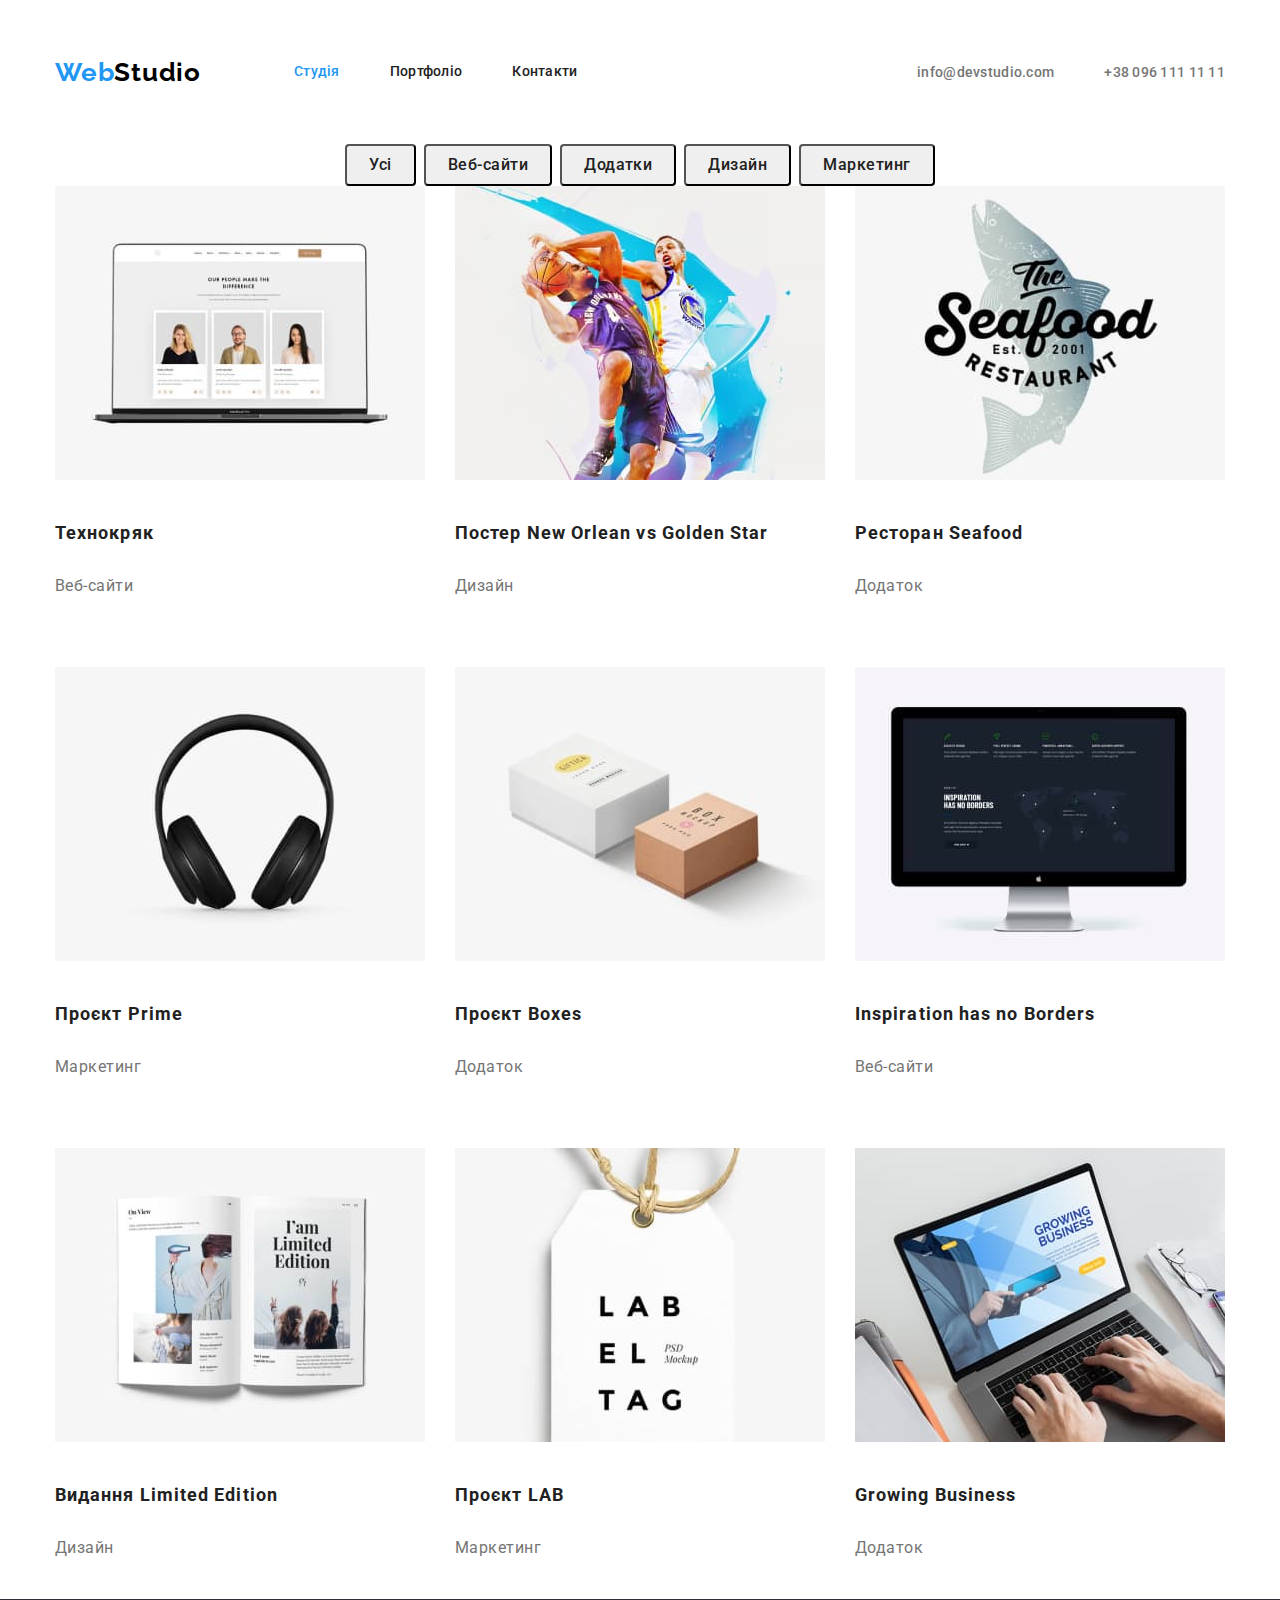
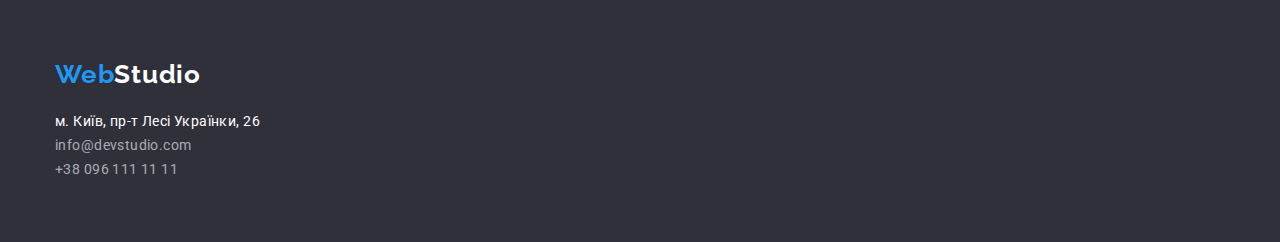
==== portfolio.html @ cc76c03a "new repository" ====
<!DOCTYPE html>
<html lang="uk">

<head>
    <meta charset="UTF-8">
    <meta http-equiv="X-UA-Compatible" content="IE=edge">
    <meta name="viewport" content="width=device-width, initial-scale=1.0">
    <title>effective solutions</title>
    <link rel="preconnect" href="https://fonts.googleapis.com">
    <link rel="preconnect" href="https://fonts.gstatic.com" crossorigin>
    <link 
            href="https://fonts.googleapis.com/css2?family=Raleway:wght@700&family=Roboto:wght@400;500;700;900&display=swap" rel="stylesheet">
    <link rel="stylesheet" href="https://cdnjs.cloudflare.com/ajax/libs/modern-normalize/1.1.0/modern-normalize.min.css">
    <link rel="stylesheet" href="./css/style.css">
</head>

<body>
    <header class="header">
        <div class="container main-nav">
            <a href="./index.html" class="header-logo"><span class="web">Web</span>Studio</a>
            <nav class="header-nav">
                <ul class="header-nav link">
                    <li class="item"><a href="./index.html" class="header-nav link current">Студія</a></li>
                    <li class="item"><a href="./portfolio.html" class="header-nav link">Портфоліо</a></li>
                    <li class="item"><a href="" class="header-nav link">Контакти</a></li>
                </ul>
            </nav>
            <ul class="header-list link">
                <li class="item"><a href="mailto:info@devstudio.com" class="header-mail link">info@devstudio.com</a></li>
                <li class="item"><a href="tel:+380961111111" class="header-tel link">+38 096 111 11 11</a></li>
            </ul>
        </div>
    </header>
    <main>
        <section class="portfolio">
            <h1 class="visually-hidden title">Портфоліо</h1>
            <div class="container">
            <ul class="portfolio-btn-list">
                <li><button type="button" class="portfolio-btn">Усі</button></li>
                <li><button type="button" class="portfolio-btn">Веб-сайти</button></li>
                <li><button type="button" class="portfolio-btn">Додатки</button></li>
                <li><button type="button" class="portfolio-btn">Дизайн</button></li>
                <li><button type="button" class="portfolio-btn">Маркетинг</button></li>
            </ul>
        </div>
            <div class="container">
            <ul class="portfolio-list list">
                    <li class="portfolio-flex">
                        <img class="portfolio-img" src="./img/texno.jpg" alt="технокряк" width="370" height="294"/>
                        <h2 class="portfolio-subtitle">Технокряк</h2>
                        <p class="portfolio-text">Веб-сайти</p>
                    </li>
                    <li class="portfolio-flex">
                        <img class="portfolio-img" src="./img/ball.jpg" alt="постер" width="370" height="294" />
                        <h2 class="portfolio-subtitle">Постер New Orlean vs Golden Star</h2>
                        <p class="portfolio-text">Дизайн</p>
                    </li>
                    <li class="portfolio-flex">
                        <img class="portfolio-img" src="./img/seafood.jpg" alt="ресторан" width="370" height="294" />                    
                        <h2 class="portfolio-subtitle">Ресторан Seafood</h2>
                        <p class="portfolio-text">Додаток</p>
                    </li>
                    <li class="portfolio-flex">
                        <img class="portfolio-img" src="./img/prime.jpg" alt="проєкт" width="370" height="294" />
                        <h2 class="portfolio-subtitle">Проєкт Prime</h2>
                        <p class="portfolio-text">Маркетинг</p>
                    </li>
                    <li class="portfolio-flex">
                        <img class="portfolio-img" src=".//img/boxes.jpg" alt="проєкт бокс" width="370" height="294" />
                        <h2 class="portfolio-subtitle">Проєкт Boxes</h2>
                        <p class="portfolio-text">Додаток</p>
                    </li>
                    <li class="portfolio-flex">
                        <img class="portfolio-img" src="./img/borders.jpg" alt="сайт" width="370" height="294" />
                        <h2 class="portfolio-subtitle">Inspiration has no Borders</h2>
                        <p class="portfolio-text">Веб-сайти</p>
                    </li>
                    <li class="portfolio-flex">
                        <img class="portfolio-img" src="./img/magazin.jpg" alt="видання" width="370" height="294" />
                        <h2 class="portfolio-subtitle">Видання Limited Edition</h2>
                        <p class="portfolio-text">Дизайн</p>
                    </li>
                    <li class="portfolio-flex">
                        <img class="portfolio-img" src="./img/lab.jpg" alt="проєкт лаб" width="370" height="294" />
                        <h2 class="portfolio-subtitle">Проєкт LAB</h2>
                        <p class="portfolio-text">Маркетинг</p>
                    </li>
                    <li class="portfolio-flex">
                        <img class="portfolio-img" src="./img/busines.jpg" alt="бізнес" width="370" height="294" />
                        <h2 class="portfolio-subtitle">Growing Business</h2>
                        <p class="portfolio-text">Додаток</p>
                    </li>
                </ul>
            </div>
        </section>
    </main>
    <footer class="footer">
        <div class="container">
        <a href="./index.html" class="footer-logo"><span class="web">Web</span>Studio</a>
        </div>
        <address>
        <div class="container">
        <ul class="footer-list list">
            <li><a href="https://goo.gl/maps/xn4gxFt5XGTjq5Bq7" class="footer-adress link" target="_blank"
                    rel="noopener noreferrer nofollow">м. Київ, пр-т Лесі Українки, 26</a></li>
            <li><a href="mailto:info@devstudio.com" class="footer-mail link">info@devstudio.com</a></li>
            <li><a href="tel:+380961111111" class="footer-tel link">+38 096 111 11 11</a></li> 
        </ul>
        </div>
        </address>
    </footer>
</body>
</html>
---- css/style.css ----
:root {
    --primary-header-color: #212121;
    --second-header-color: #FFFFFF;
    --primary-text-color: #757575;
    --primary-list-color: #757575;
    --accent-color: #2196F3;
    --primary-logo-color: #000000;
    --second-logo-color: #FFFFFF;
    --primary-bg-color: #FFFFFF;
    --accent-bg-color: #2196F3;
    --btn-bg-color: #188CE8;
    --portfolio-bg-color: #F5F5F5;
    --footer-mail-tel-color: rgba(255, 255, 255, 0.6);
    --footer-bg-color: #2F303A;
    --team-bg-color: #F5F4FA;
}
body {
    font-family: "Roboto", sans-serif;
    background-color: var(--primary-bg-color);
    color: var(--primary-text-color)
}
.link {
    margin: 0;
    padding: 0;
    text-decoration: none;
    list-style: none;
}
.container {
    margin: 0 auto;
    width: 1200px;
    padding-left: 15px;
    padding-right: 15px;
}

/*-------Universal Classes------*/

.list {
    list-style: none;
    color: var(--main-color);
}
.visually-hidden {
    position: absolute;
    width: 1px;
    height: 1px;
    margin: -1px;
    border: 0;
    padding: 0;
    white-space: nowrap;
    overflow: hidden;
}

/*-----------HEADER----------*/

.main-nav {
    display: flex;
    align-items: center;
}

.header-logo {
    margin-right: 93px;

    font-family: 'Raleway', sans-serif;
    font-weight: 700;
    font-size: 26px;
    line-height: 1.19;
    letter-spacing: 0.03em;
    color: var(--primary-logo-color);
    text-decoration: none;
}
span.web {
    color: var(--accent-color)
}
.header-nav .item + .item {
    margin-left: 50px;
}
.header-nav {
    display: flex;
}
.header-nav .link {
    /*display: block;*/
    padding-top: 32px;
    padding-bottom: 32px;
    
    font-size: 14px;
    font-weight: 500;
    letter-spacing: 0.02em;
    line-height: 1.14;
    color: var(--primary-header-color);

    /*outline: 2px solid tomato;*/
}
.header-nav .link:hover,
.header-nav .link:focus {
    color: var(--accent-color);
}
.header-nav .link.current {
    color: var(--accent-color)   
}

.header-list .link {
    font-weight: 500;
    font-size: 14px;
    line-height: 1.14;
    letter-spacing: 0.02em;
    color: var(--primary-list-color);
}
.header-list {
    display: flex;
    margin-left: auto;
}
.header-list .item + .item {
    margin-left: 50px;
}

.header-mail {
    font-weight: 500;
    font-size: 14px;
    line-height: 1.4;
    letter-spacing: 0.02em;
}
.header-mail:hover,
.header-mail:focus{
    color: var(--accent-color);
}

.header-tel {
    font-weight: 500;
    font-size: 14px;
    line-height: 1.14;
    letter-spacing: 0.02em;
 }
/*-----------HERO----------*/

.hero {
    background: var(--footer-bg-color);
    text-align: center;
    padding-top: 200px;
    padding-bottom: 200px;
}
.title {
    margin: 0;
    padding: 0;
    
    font-weight: 900;
    font-size: 44px;
    line-height: 1.36;
    text-align: center;
    letter-spacing: 0.06em;
    text-transform: uppercase;
    color: var(--second-header-color);

    /*outline: 2px solid tomato;*/
}
.hero-btn {
    display: inline-block;
    border-radius: 4px;
    padding: 10px 32px;
    margin-top: 30px;
    min-width: 216px;

    font-family: inherit;
    font-weight: 700;
    font-size: 16px;
    line-height: 1.88;
    letter-spacing: 0.06em;

    color: var(--second-header-color);
    background: var(--accent-bg-color);

    box-shadow: 0px 4px 4px rgba(0, 0, 0, 0.15);
    cursor: pointer;

    text-align: center;
}
.hero-btn:hover,
.hero-btn:focus {
    background-color: var(--accent-bg-color);
}

/*-----------BENEFITS----------*/
.benefits-list {
    margin: 0;
    /*margin-top: 44px;*/
    padding: 0;
    display: flex;
}
.sub-title {
    margin: 0;
    padding: 0;

    font-weight: 700;
    font-size: 14px;
    line-height: 1.14;
    letter-spacing: 0.03em;
    text-transform: uppercase;
    color: var(--primary-header-color);
}
.benefits-text {
    margin: 0;
    padding: 0;
    padding-top: 10px;

    font-size: 14px;
    line-height: 1.71;
    letter-spacing: 0.03em;
    color: var(--primary-text-color);
}

/*-----------WORK----------*/
.work-title{
    margin: 0;
    padding: 0;

    font-weight: 700;
    font-size: 36px;
    line-height: 1.17;
    letter-spacing: 0.03em;
    text-align: center;

    color: var(--primary-header-color);
}
.work-list {
    display: flex;
    margin: 0;
    margin-top: 50px;
    padding: 0;
    }
.work-list :not(:first-child){
    margin-left: 30px;
}
.work-img {
    display: block;
}

/*-----------TEAM----------*/
.team {
    padding-top: 94px;
    padding-bottom: 94px;

    background: var(--team-bg-color);
}
.team-title{
    margin: 0;
    padding: 0;

    font-weight: 700;
    font-size: 36px;
    line-height: 1.17;
    letter-spacing: 0.03em;
    color: var(--primary-header-color);
    text-align: center;
}
.team-list {
    display: flex;
    padding: 0;
}
.team-list :not(:first-child){
    margin-left: 30px;
}
.team-img{
    margin-top: 50px;
    display: block;
    
}
.name-title{
    padding: 0;
    margin: 0;
    margin-top: 30px;
    
    font-weight: 500;
    font-size: 16px;
    line-height: 1.19;
    letter-spacing: 0.03em;
    color: var(--primary-header-color);
}
.team-text{
    padding: 0;
    margin: 0;
    margin-top: 10px;

    font-size: 16px;
    line-height: 1.19;
    letter-spacing: 0.03em;
    color: var(--primary-text-color);
}

/*-----------FOOTER----------*/
.footer {
    padding-top: 60px;
    padding-bottom: 60px;

    background: var(--footer-bg-color);
}
.footer-logo {
    font-family: 'Raleway', sans-serif;
    font-weight: 700;
    font-size: 26px;
    line-height: 1.19;
    letter-spacing: 0.03em;
    color: var(--second-logo-color);
    text-decoration: none;
}
span.web {
    color: var(--accent-color)
}
.footer-list {
    margin: 0;
    margin-top: 20px;
    padding: 0;

    font-style: normal;
    font-size: 14px;
    line-height: 1.71;
    letter-spacing: 0.03em;
}
.footer-list .link:hover,
.footer-list .link:focus {
    color: var(--accent-color);
}
.footer-adress {
    color: var(--second-header-color);
}
.footer-mail {
    color: var(--footer-mail-tel-color);
}
.footer-tel {
    color: var(--footer-mail-tel-color);
}

/*-----------PORTFOLIO----------*/
.portfolio-btn {
    display: inline-block;
    border-radius: 4px;
    padding: 6px 22px;
              
    font-family: inherit;
    font-weight: 500;
    font-size: 16px;
    line-height: 1.63;

    text-align: center;
    letter-spacing: 0.03em;
    color: var(--primary-header-color);
    cursor: pointer;
}

.portfolio-btn:hover,
.portfolio-btn:focus {
    color: var(--second-header-color);
    background: var(--accent-bg-color);
    box-shadow: 0px 3px 1px rgba(0, 0, 0, 0.1), 0px 1px 2px rgba(0, 0, 0, 0.08), 0px 2px 2px rgba(0, 0, 0, 0.12);
}

.portfolio-btn-list {
    display: flex;
    justify-content: center;
    margin: 0;
    padding: 0;

    list-style: none; 
}
.portfolio-btn-list :not(:first-child){
    margin-left: 8px;
}
.portfolio-list {
    display: flex;
    flex-wrap: wrap;
    margin: 0;
    padding: 0;
        
    list-style: none; 
}
.portfolio-flex {
    width: 370px;
    margin-right: 30px;
    margin-bottom: 30px;
}
.portfolio-flex:nth-child(3n){
    margin-right: 0px;
}
.portfolio-flex:nth-last-child(-n + 3){
    margin-bottom: 0px;
}
.portfolio-img {
    margin: 0;
    padding: 0;
    display: block;
}
.portfolio-subtitle {
    padding-top: 20px;

    font-weight: 700;
    font-size: 18px;
    line-height: 2;
    letter-spacing: 0.06em;
    color: var(--primary-header-color);
}
.portfolio-text {
    padding-top: 4px;
    padding-bottom: 20px;

    font-size: 16px;
    line-height: 1.88;
    letter-spacing: 0.03em;
    color: var(--primary-text-color);
}
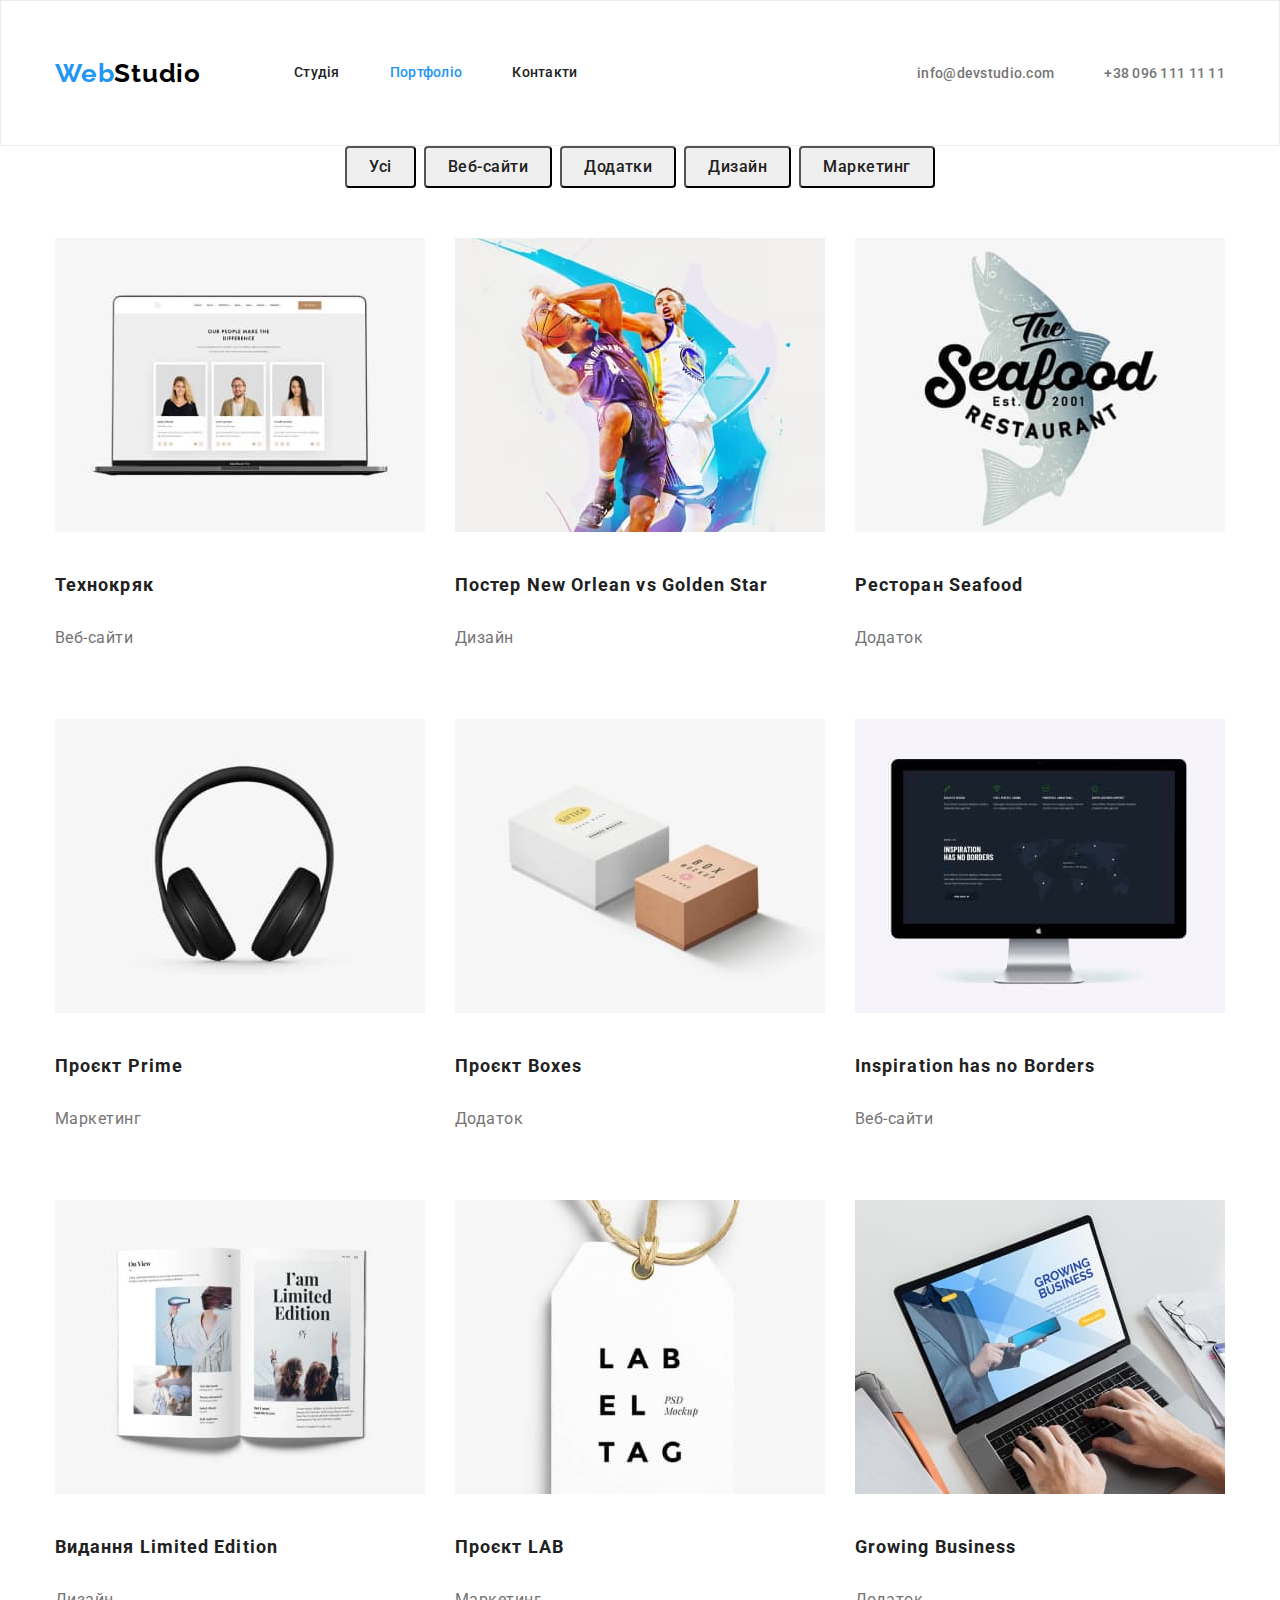
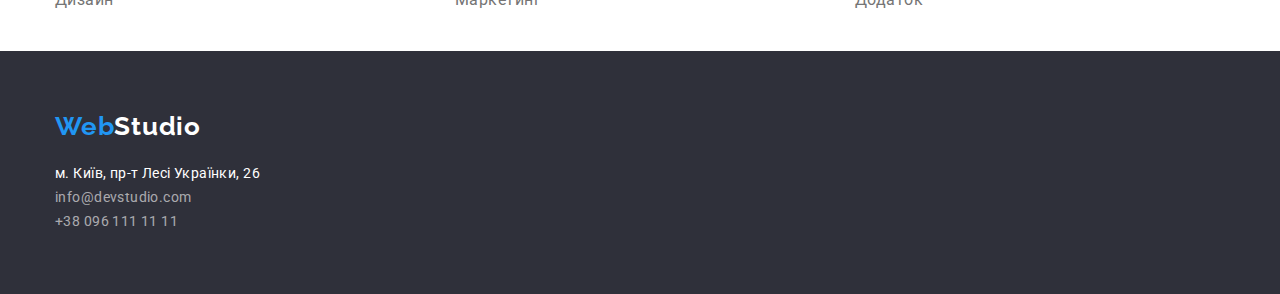
==== commit b9d913ff: "paddings added" ====
--- a/portfolio.html
+++ b/portfolio.html
@@ -20,8 +20,8 @@
             <a href="./index.html" class="header-logo"><span class="web">Web</span>Studio</a>
             <nav class="header-nav">
                 <ul class="header-nav link">
-                    <li class="item"><a href="./index.html" class="header-nav link current">Студія</a></li>
-                    <li class="item"><a href="./portfolio.html" class="header-nav link">Портфоліо</a></li>
+                    <li class="item"><a href="./index.html" class="header-nav link">Студія</a></li>
+                    <li class="item"><a href="./portfolio.html" class="header-nav link current">Портфоліо</a></li>
                     <li class="item"><a href="" class="header-nav link">Контакти</a></li>
                 </ul>
             </nav>
--- a/css/style.css
+++ b/css/style.css
@@ -129,6 +129,15 @@
     line-height: 1.14;
     letter-spacing: 0.02em;
  }
+ /* Line */
+.header {
+    
+    
+    left: 0px;
+    top: 80px;
+
+    border: 1px solid #ECECEC;
+}
 /*-----------HERO----------*/
 
 .hero {
@@ -179,10 +188,12 @@
 
 /*-----------BENEFITS----------*/
 .benefits-list {
+    display: flex;
     margin: 0;
     /*margin-top: 44px;*/
     padding: 0;
-    display: flex;
+    padding-top: 94px;
+    padding-bottom: 94px;
 }
 .sub-title {
     margin: 0;
@@ -342,6 +353,7 @@
     letter-spacing: 0.03em;
     color: var(--primary-header-color);
     cursor: pointer;
+    
 }
 
 .portfolio-btn:hover,
@@ -366,6 +378,7 @@
     display: flex;
     flex-wrap: wrap;
     margin: 0;
+    margin-top: 50px;
     padding: 0;
         
     list-style: none; 
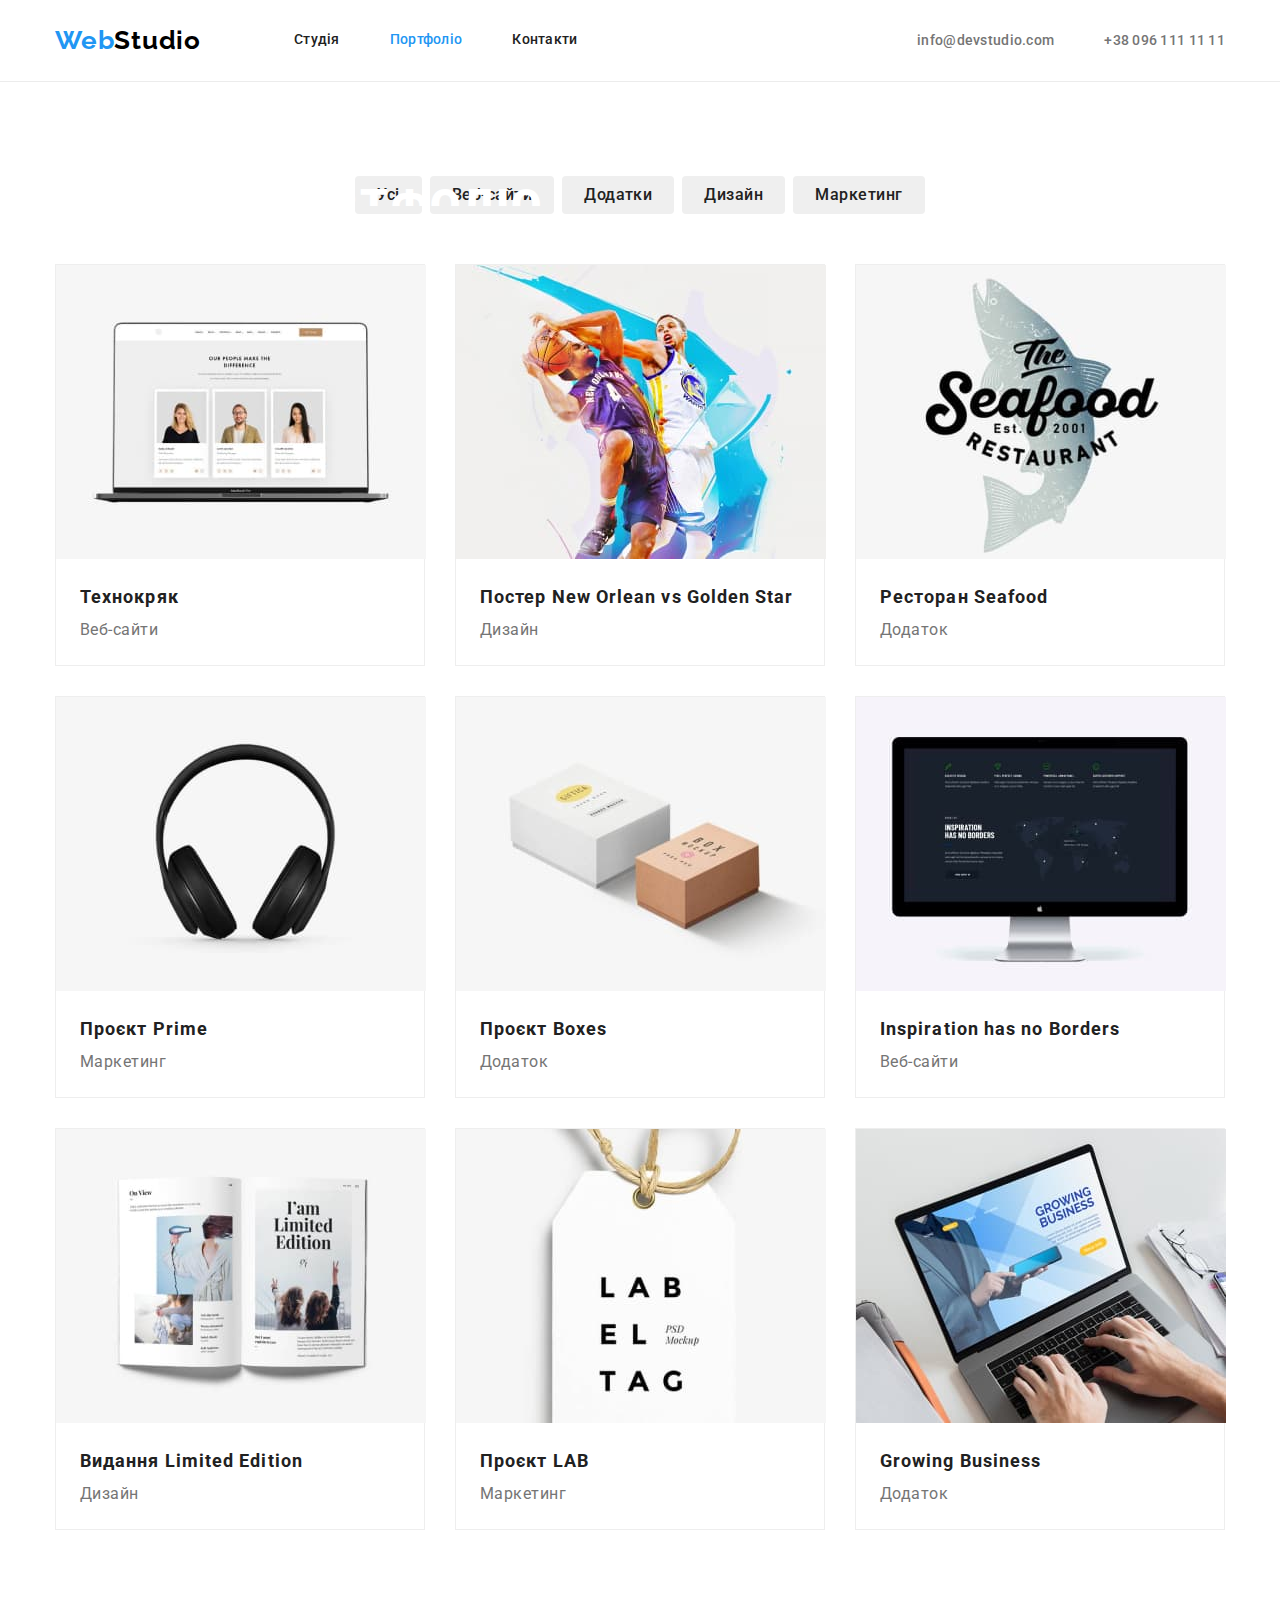
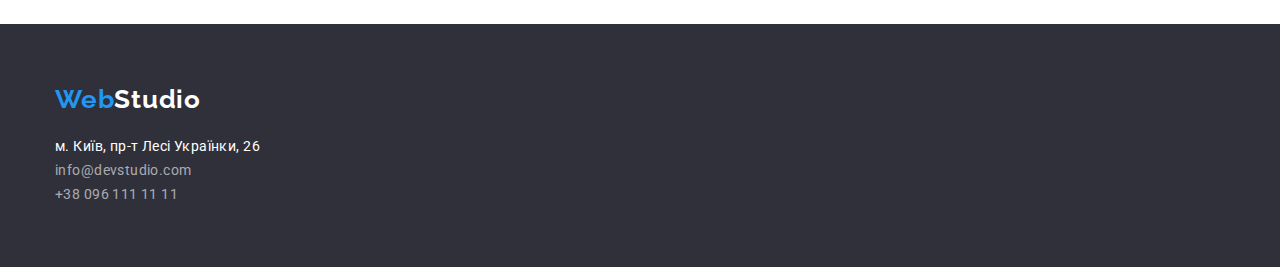
==== commit 76a5c834: "correction of mistakes" ====
--- a/portfolio.html
+++ b/portfolio.html
@@ -33,8 +33,8 @@
     </header>
     <main>
         <section class="portfolio">
+        <div class="container">
             <h1 class="visually-hidden title">Портфоліо</h1>
-            <div class="container">
             <ul class="portfolio-btn-list">
                 <li><button type="button" class="portfolio-btn">Усі</button></li>
                 <li><button type="button" class="portfolio-btn">Веб-сайти</button></li>
@@ -42,54 +42,70 @@
                 <li><button type="button" class="portfolio-btn">Дизайн</button></li>
                 <li><button type="button" class="portfolio-btn">Маркетинг</button></li>
             </ul>
-        </div>
-            <div class="container">
             <ul class="portfolio-list list">
-                    <li class="portfolio-flex">
-                        <img class="portfolio-img" src="./img/texno.jpg" alt="технокряк" width="370" height="294"/>
-                        <h2 class="portfolio-subtitle">Технокряк</h2>
-                        <p class="portfolio-text">Веб-сайти</p>
-                    </li>
-                    <li class="portfolio-flex">
-                        <img class="portfolio-img" src="./img/ball.jpg" alt="постер" width="370" height="294" />
-                        <h2 class="portfolio-subtitle">Постер New Orlean vs Golden Star</h2>
-                        <p class="portfolio-text">Дизайн</p>
-                    </li>
-                    <li class="portfolio-flex">
-                        <img class="portfolio-img" src="./img/seafood.jpg" alt="ресторан" width="370" height="294" />                    
-                        <h2 class="portfolio-subtitle">Ресторан Seafood</h2>
-                        <p class="portfolio-text">Додаток</p>
-                    </li>
-                    <li class="portfolio-flex">
-                        <img class="portfolio-img" src="./img/prime.jpg" alt="проєкт" width="370" height="294" />
-                        <h2 class="portfolio-subtitle">Проєкт Prime</h2>
-                        <p class="portfolio-text">Маркетинг</p>
-                    </li>
-                    <li class="portfolio-flex">
-                        <img class="portfolio-img" src=".//img/boxes.jpg" alt="проєкт бокс" width="370" height="294" />
-                        <h2 class="portfolio-subtitle">Проєкт Boxes</h2>
-                        <p class="portfolio-text">Додаток</p>
-                    </li>
-                    <li class="portfolio-flex">
-                        <img class="portfolio-img" src="./img/borders.jpg" alt="сайт" width="370" height="294" />
-                        <h2 class="portfolio-subtitle">Inspiration has no Borders</h2>
-                        <p class="portfolio-text">Веб-сайти</p>
-                    </li>
-                    <li class="portfolio-flex">
-                        <img class="portfolio-img" src="./img/magazin.jpg" alt="видання" width="370" height="294" />
-                        <h2 class="portfolio-subtitle">Видання Limited Edition</h2>
-                        <p class="portfolio-text">Дизайн</p>
-                    </li>
-                    <li class="portfolio-flex">
-                        <img class="portfolio-img" src="./img/lab.jpg" alt="проєкт лаб" width="370" height="294" />
-                        <h2 class="portfolio-subtitle">Проєкт LAB</h2>
-                        <p class="portfolio-text">Маркетинг</p>
-                    </li>
-                    <li class="portfolio-flex">
-                        <img class="portfolio-img" src="./img/busines.jpg" alt="бізнес" width="370" height="294" />
-                        <h2 class="portfolio-subtitle">Growing Business</h2>
-                        <p class="portfolio-text">Додаток</p>
-                    </li>
+                <li class="portfolio-flex">
+                    <img class="portfolio-img" src="./img/texno.jpg" alt="технокряк" width="370" height="294"/>
+                    <div class="discription-portfolio">
+                    <h2 class="portfolio-subtitle">Технокряк</h2>
+                    <p class="portfolio-text">Веб-сайти</p>
+                    </div>
+                </li>
+                <li class="portfolio-flex">
+                    <img class="portfolio-img" src="./img/ball.jpg" alt="постер" width="370" height="294" />
+                    <div class="discription-portfolio">
+                    <h2 class="portfolio-subtitle">Постер New Orlean vs Golden Star</h2>
+                    <p class="portfolio-text">Дизайн</p>
+                    </div>
+                </li>
+                <li class="portfolio-flex">
+                    <img class="portfolio-img" src="./img/seafood.jpg" alt="ресторан" width="370" height="294" />                    
+                    <div class="discription-portfolio">
+                    <h2 class="portfolio-subtitle">Ресторан Seafood</h2>
+                    <p class="portfolio-text">Додаток</p>
+                    </div>
+                </li>
+                <li class="portfolio-flex">
+                    <img class="portfolio-img" src="./img/prime.jpg" alt="проєкт" width="370" height="294" />
+                    <div class="discription-portfolio">
+                    <h2 class="portfolio-subtitle">Проєкт Prime</h2>
+                    <p class="portfolio-text">Маркетинг</p>
+                    </div>
+                </li>
+                <li class="portfolio-flex">
+                    <img class="portfolio-img" src=".//img/boxes.jpg" alt="проєкт бокс" width="370" height="294" />
+                    <div class="discription-portfolio">
+                    <h2 class="portfolio-subtitle">Проєкт Boxes</h2>
+                    <p class="portfolio-text">Додаток</p>
+                    </div>
+                </li>
+                <li class="portfolio-flex">
+                    <img class="portfolio-img" src="./img/borders.jpg" alt="сайт" width="370" height="294" />
+                    <div class="discription-portfolio">
+                    <h2 class="portfolio-subtitle">Inspiration has no Borders</h2>
+                    <p class="portfolio-text">Веб-сайти</p>
+                    </div>
+                </li>
+                <li class="portfolio-flex">
+                    <img class="portfolio-img" src="./img/magazin.jpg" alt="видання" width="370" height="294" />
+                    <div class="discription-portfolio">
+                    <h2 class="portfolio-subtitle">Видання Limited Edition</h2>
+                    <p class="portfolio-text">Дизайн</p>
+                    </div>
+                </li>
+                <li class="portfolio-flex">
+                    <img class="portfolio-img" src="./img/lab.jpg" alt="проєкт лаб" width="370" height="294" />
+                    <div class="discription-portfolio">
+                    <h2 class="portfolio-subtitle">Проєкт LAB</h2>
+                    <p class="portfolio-text">Маркетинг</p>
+                    </div>
+                </li>
+                <li class="portfolio-flex">
+                    <img class="portfolio-img" src="./img/busines.jpg" alt="бізнес" width="370" height="294" />
+                    <div class="discription-portfolio">
+                    <h2 class="portfolio-subtitle">Growing Business</h2>
+                    <p class="portfolio-text">Додаток</p>
+                    </div>
+                </li>
                 </ul>
             </div>
         </section>
@@ -97,9 +113,7 @@
     <footer class="footer">
         <div class="container">
         <a href="./index.html" class="footer-logo"><span class="web">Web</span>Studio</a>
-        </div>
         <address>
-        <div class="container">
         <ul class="footer-list list">
             <li><a href="https://goo.gl/maps/xn4gxFt5XGTjq5Bq7" class="footer-adress link" target="_blank"
                     rel="noopener noreferrer nofollow">м. Київ, пр-т Лесі Українки, 26</a></li>
--- a/css/style.css
+++ b/css/style.css
@@ -13,6 +13,8 @@
     --footer-mail-tel-color: rgba(255, 255, 255, 0.6);
     --footer-bg-color: #2F303A;
     --team-bg-color: #F5F4FA;
+    --header-border-color: #ECECEC;
+    --second-border-color:  #EEEEEE;
 }
 body {
     font-family: "Roboto", sans-serif;
@@ -54,6 +56,8 @@
 .main-nav {
     display: flex;
     align-items: center;
+    padding-top: 25px;
+    padding-bottom: 25px;
 }
 
 .header-logo {
@@ -77,10 +81,7 @@
     display: flex;
 }
 .header-nav .link {
-    /*display: block;*/
-    padding-top: 32px;
-    padding-bottom: 32px;
-    
+      
     font-size: 14px;
     font-weight: 500;
     letter-spacing: 0.02em;
@@ -129,27 +130,34 @@
     line-height: 1.14;
     letter-spacing: 0.02em;
  }
+.header-tel:hover,
+.header-tel:focus{
+    color: var(--accent-color);
+}
  /* Line */
 .header {
-    
-    
-    left: 0px;
-    top: 80px;
-
-    border: 1px solid #ECECEC;
+    border-bottom: 1px solid var(--header-border-color);
 }
 /*-----------HERO----------*/
 
 .hero {
-    background: var(--footer-bg-color);
-    text-align: center;
+
+    display: flex;
+    align-items: center;
+    flex-direction:column;
     padding-top: 200px;
     padding-bottom: 200px;
+
+    background: var(--footer-bg-color);
+    text-align: center;
+
 }
 .title {
-    margin: 0;
-    padding: 0;
-    
+    margin: 0 auto;
+    padding: 0;
+    padding-bottom: 30px;
+    width: 696px;
+        
     font-weight: 900;
     font-size: 44px;
     line-height: 1.36;
@@ -161,12 +169,10 @@
     /*outline: 2px solid tomato;*/
 }
 .hero-btn {
-    display: inline-block;
     border-radius: 4px;
+    border: none;
     padding: 10px 32px;
-    margin-top: 30px;
-    min-width: 216px;
-
+        
     font-family: inherit;
     font-weight: 700;
     font-size: 16px;
@@ -187,18 +193,21 @@
 }
 
 /*-----------BENEFITS----------*/
-.benefits-list {
-    display: flex;
-    margin: 0;
-    /*margin-top: 44px;*/
-    padding: 0;
+.benefits {
     padding-top: 94px;
     padding-bottom: 94px;
 }
+.benefits-list {
+    display: flex;
+    margin: 0;
+    /*margin-top: 44px;*/
+    padding: 0;
+
+}
 .sub-title {
     margin: 0;
     padding: 0;
-
+    
     font-weight: 700;
     font-size: 14px;
     line-height: 1.14;
@@ -210,7 +219,7 @@
     margin: 0;
     padding: 0;
     padding-top: 10px;
-
+    
     font-size: 14px;
     line-height: 1.71;
     letter-spacing: 0.03em;
@@ -218,10 +227,15 @@
 }
 
 /*-----------WORK----------*/
+.work {
+    padding-top: 0px;
+    padding-bottom: 94px;
+}
+
 .work-title{
     margin: 0;
     padding: 0;
-
+   
     font-weight: 700;
     font-size: 36px;
     line-height: 1.17;
@@ -261,38 +275,56 @@
     color: var(--primary-header-color);
     text-align: center;
 }
+.team-li {
+    background: var(--primary-bg-color);
+    box-shadow: 0px 1px 3px rgba(0, 0, 0, 0.12), 0px 1px 1px rgba(0, 0, 0, 0.14), 0px 2px 1px rgba(0, 0, 0, 0.2);
+    border-radius: 0px 0px 4px 4px;
+    margin-right: 30px;
+}
 .team-list {
     display: flex;
     padding: 0;
-}
-.team-list :not(:first-child){
-    margin-left: 30px;
-}
-.team-img{
-    margin-top: 50px;
+    margin: 0;
+    padding-top: 50px;
+}
+.team-li :not(:first-child){
+    margin-left: 0px;
+}
+.team-img {
     display: block;
-    
+ 
+}
+.diskription-team {
+    display: block;
+    padding: 0;
+    padding-bottom: 30px;
+    margin: 0;
+    text-align: center;
 }
 .name-title{
     padding: 0;
-    margin: 0;
-    margin-top: 30px;
-    
+    padding-top: 30px;
+    margin: 0;
+           
     font-weight: 500;
     font-size: 16px;
     line-height: 1.19;
     letter-spacing: 0.03em;
     color: var(--primary-header-color);
+    text-align: center;
+    letter-spacing: 0.03em;
 }
 .team-text{
     padding: 0;
-    margin: 0;
-    margin-top: 10px;
-
+    padding-top: 10px;
+    margin: 0;
+    
     font-size: 16px;
     line-height: 1.19;
     letter-spacing: 0.03em;
     color: var(--primary-text-color);
+    text-align: center;
+    letter-spacing: 0.03em;
 }
 
 /*-----------FOOTER----------*/
@@ -303,6 +335,8 @@
     background: var(--footer-bg-color);
 }
 .footer-logo {
+    padding-bottom: 28px;
+
     font-family: 'Raleway', sans-serif;
     font-weight: 700;
     font-size: 26px;
@@ -329,9 +363,13 @@
     color: var(--accent-color);
 }
 .footer-adress {
+padding-bottom: 12px;
+
     color: var(--second-header-color);
 }
 .footer-mail {
+    padding-bottom: 12px;
+
     color: var(--footer-mail-tel-color);
 }
 .footer-tel {
@@ -339,9 +377,15 @@
 }
 
 /*-----------PORTFOLIO----------*/
+.portfolio {
+    padding-top: 94px;
+    padding-bottom: 94px;
+}
+
 .portfolio-btn {
     display: inline-block;
     border-radius: 4px;
+    border: none;
     padding: 6px 22px;
               
     font-family: inherit;
@@ -374,6 +418,15 @@
 .portfolio-btn-list :not(:first-child){
     margin-left: 8px;
 }
+.discription-portfolio {
+    display: block;
+    padding: 0;
+    padding-top: 20px;
+    padding-bottom: 20px;
+    padding-left: 24px;
+    margin: 0;
+    
+}
 .portfolio-list {
     display: flex;
     flex-wrap: wrap;
@@ -387,6 +440,9 @@
     width: 370px;
     margin-right: 30px;
     margin-bottom: 30px;
+
+    background: var(--second-header-color);
+    border: 1px solid var(--second-border-color);
 }
 .portfolio-flex:nth-child(3n){
     margin-right: 0px;
@@ -400,7 +456,8 @@
     display: block;
 }
 .portfolio-subtitle {
-    padding-top: 20px;
+    margin: 0;
+    padding: 0;
 
     font-weight: 700;
     font-size: 18px;
@@ -409,9 +466,9 @@
     color: var(--primary-header-color);
 }
 .portfolio-text {
-    padding-top: 4px;
-    padding-bottom: 20px;
-
+    margin: 0;
+    padding: 0;
+ 
     font-size: 16px;
     line-height: 1.88;
     letter-spacing: 0.03em;
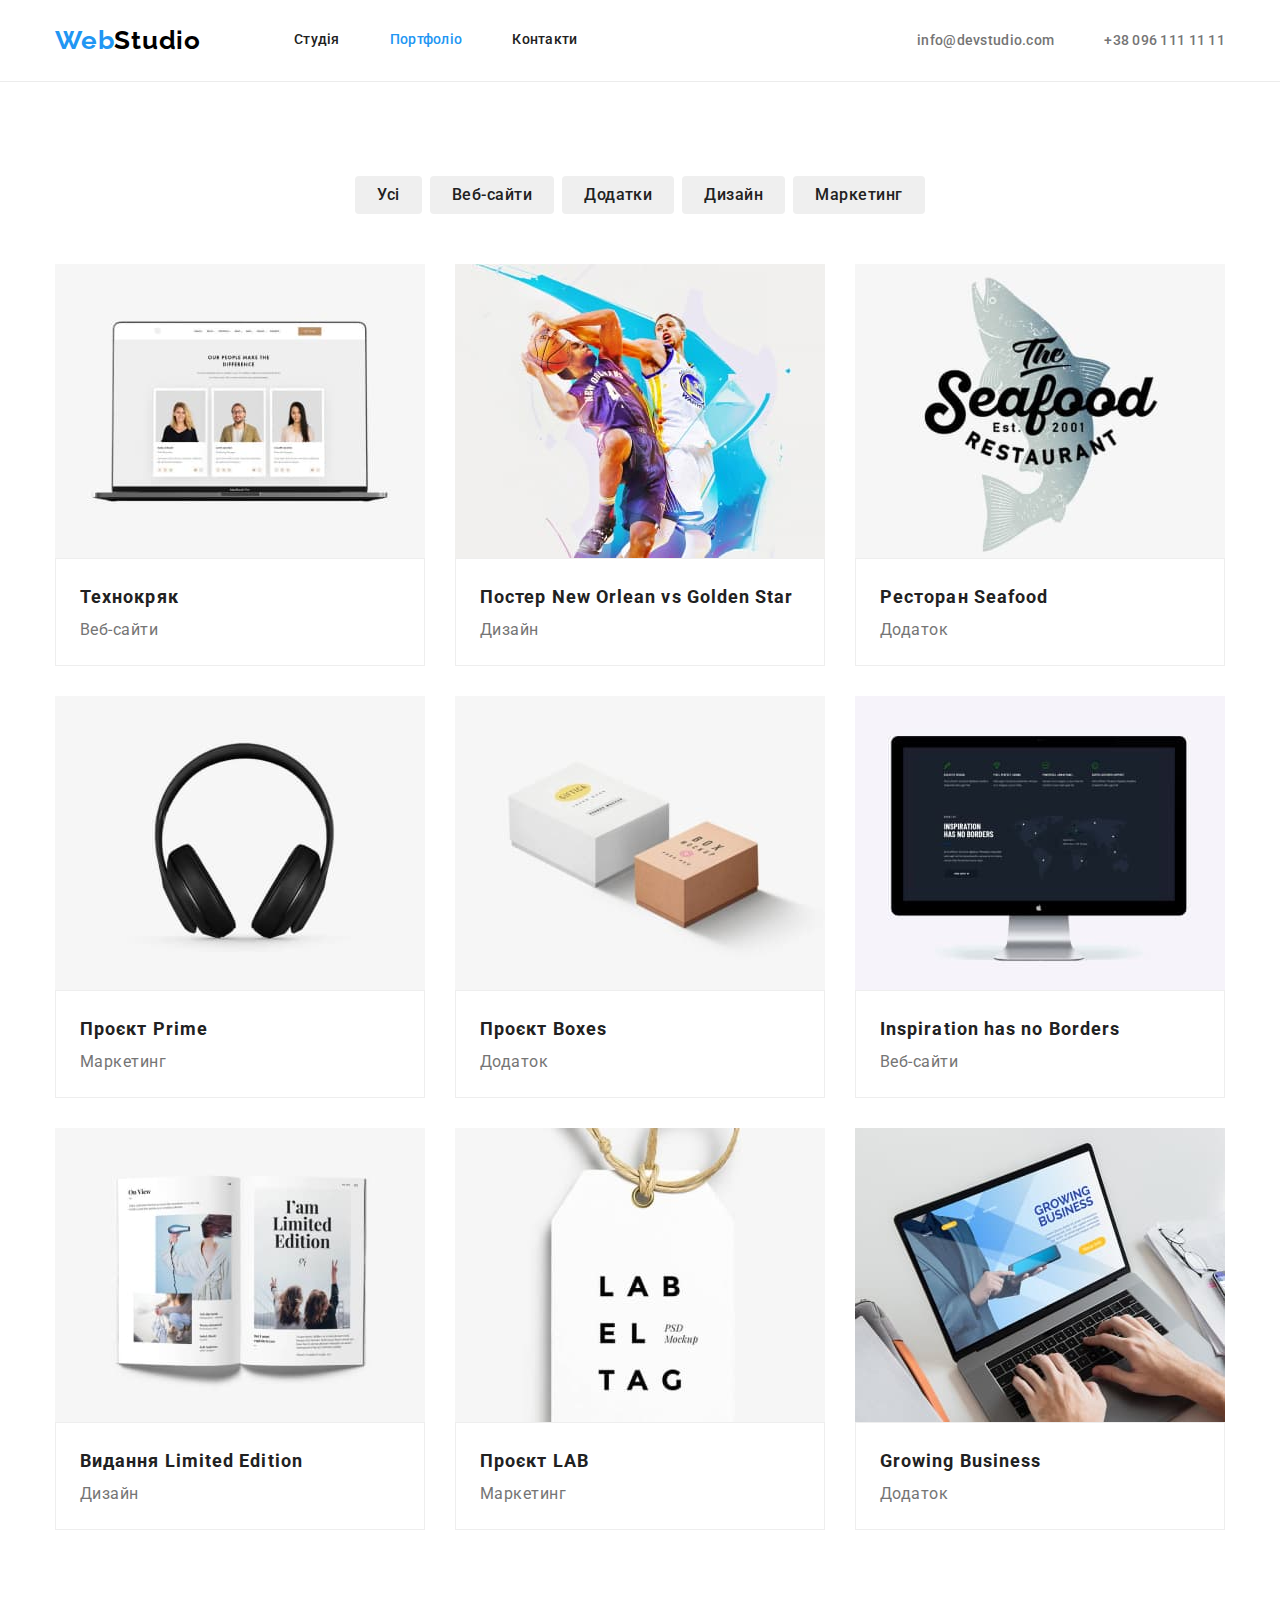
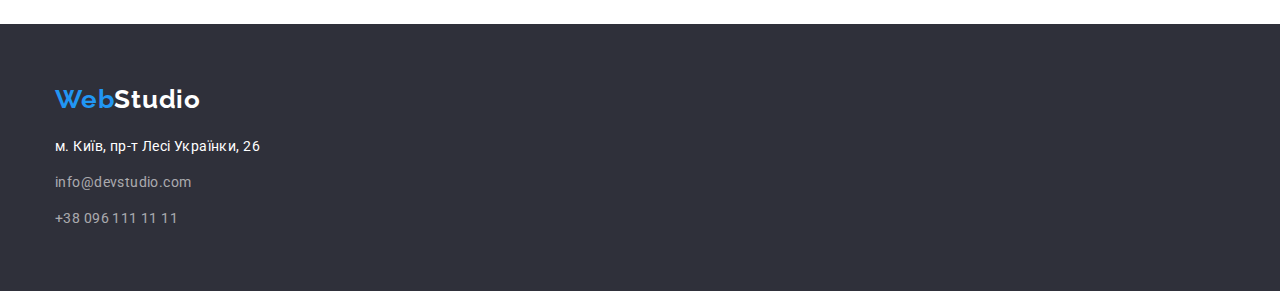
==== commit 8af47e3e: "add correctoins" ====
--- a/portfolio.html
+++ b/portfolio.html
@@ -114,12 +114,12 @@
         <div class="container">
         <a href="./index.html" class="footer-logo"><span class="web">Web</span>Studio</a>
         <address>
-        <ul class="footer-list list">
-            <li><a href="https://goo.gl/maps/xn4gxFt5XGTjq5Bq7" class="footer-adress link" target="_blank"
-                    rel="noopener noreferrer nofollow">м. Київ, пр-т Лесі Українки, 26</a></li>
-            <li><a href="mailto:info@devstudio.com" class="footer-mail link">info@devstudio.com</a></li>
-            <li><a href="tel:+380961111111" class="footer-tel link">+38 096 111 11 11</a></li> 
-        </ul>
+            <ul class="footer-list list">
+                <li class="footer-li"><a href="https://goo.gl/maps/xn4gxFt5XGTjq5Bq7" class="footer-adress link" target="_blank"
+                        rel="noopener noreferrer nofollow">м. Київ, пр-т Лесі Українки, 26</a></li>
+                <li class="footer-li"><a href="mailto:info@devstudio.com" class="footer-mail link">info@devstudio.com</a></li>
+                <li class="footer-li"><a href="tel:+380961111111" class="footer-tel link">+38 096 111 11 11</a></li> 
+            </ul>
         </div>
         </address>
     </footer>
--- a/css/style.css
+++ b/css/style.css
@@ -155,7 +155,6 @@
 .title {
     margin: 0 auto;
     padding: 0;
-    padding-bottom: 30px;
     width: 696px;
         
     font-weight: 900;
@@ -172,6 +171,7 @@
     border-radius: 4px;
     border: none;
     padding: 10px 32px;
+    margin-top: 30px;
         
     font-family: inherit;
     font-weight: 700;
@@ -181,10 +181,8 @@
 
     color: var(--second-header-color);
     background: var(--accent-bg-color);
-
     box-shadow: 0px 4px 4px rgba(0, 0, 0, 0.15);
     cursor: pointer;
-
     text-align: center;
 }
 .hero-btn:hover,
@@ -200,7 +198,6 @@
 .benefits-list {
     display: flex;
     margin: 0;
-    /*margin-top: 44px;*/
     padding: 0;
 
 }
@@ -215,15 +212,20 @@
     text-transform: uppercase;
     color: var(--primary-header-color);
 }
-.benefits-text {
-    margin: 0;
-    padding: 0;
-    padding-top: 10px;
+.benefits-li {
+    margin: 0;
+    margin-top: 10px;
+    margin-right: 30px;
+    padding: 0;
+    
     
     font-size: 14px;
     line-height: 1.71;
     letter-spacing: 0.03em;
     color: var(--primary-text-color);
+}
+.benefits-li:last-child{
+    margin-right: 0px;
 }
 
 /*-----------WORK----------*/
@@ -279,16 +281,15 @@
     background: var(--primary-bg-color);
     box-shadow: 0px 1px 3px rgba(0, 0, 0, 0.12), 0px 1px 1px rgba(0, 0, 0, 0.14), 0px 2px 1px rgba(0, 0, 0, 0.2);
     border-radius: 0px 0px 4px 4px;
+}
+.team-li:not(:last-child){
     margin-right: 30px;
 }
 .team-list {
     display: flex;
     padding: 0;
     margin: 0;
-    padding-top: 50px;
-}
-.team-li :not(:first-child){
-    margin-left: 0px;
+    margin-top: 50px;
 }
 .team-img {
     display: block;
@@ -297,13 +298,13 @@
 .diskription-team {
     display: block;
     padding: 0;
+    padding-top: 30px;
     padding-bottom: 30px;
     margin: 0;
     text-align: center;
 }
 .name-title{
     padding: 0;
-    padding-top: 30px;
     margin: 0;
            
     font-weight: 500;
@@ -316,8 +317,9 @@
 }
 .team-text{
     padding: 0;
-    padding-top: 10px;
-    margin: 0;
+    margin: 0;
+    margin-top: 10px;
+    
     
     font-size: 16px;
     line-height: 1.19;
@@ -335,7 +337,7 @@
     background: var(--footer-bg-color);
 }
 .footer-logo {
-    padding-bottom: 28px;
+    margin-bottom: 28px;
 
     font-family: 'Raleway', sans-serif;
     font-weight: 700;
@@ -362,14 +364,13 @@
 .footer-list .link:focus {
     color: var(--accent-color);
 }
+.footer-li:not(:last-child){
+    margin-bottom: 12px;
+}
 .footer-adress {
-padding-bottom: 12px;
-
     color: var(--second-header-color);
 }
 .footer-mail {
-    padding-bottom: 12px;
-
     color: var(--footer-mail-tel-color);
 }
 .footer-tel {
@@ -425,6 +426,8 @@
     padding-bottom: 20px;
     padding-left: 24px;
     margin: 0;
+
+    border: 1px solid var(--second-border-color);
     
 }
 .portfolio-list {
@@ -442,7 +445,6 @@
     margin-bottom: 30px;
 
     background: var(--second-header-color);
-    border: 1px solid var(--second-border-color);
 }
 .portfolio-flex:nth-child(3n){
     margin-right: 0px;
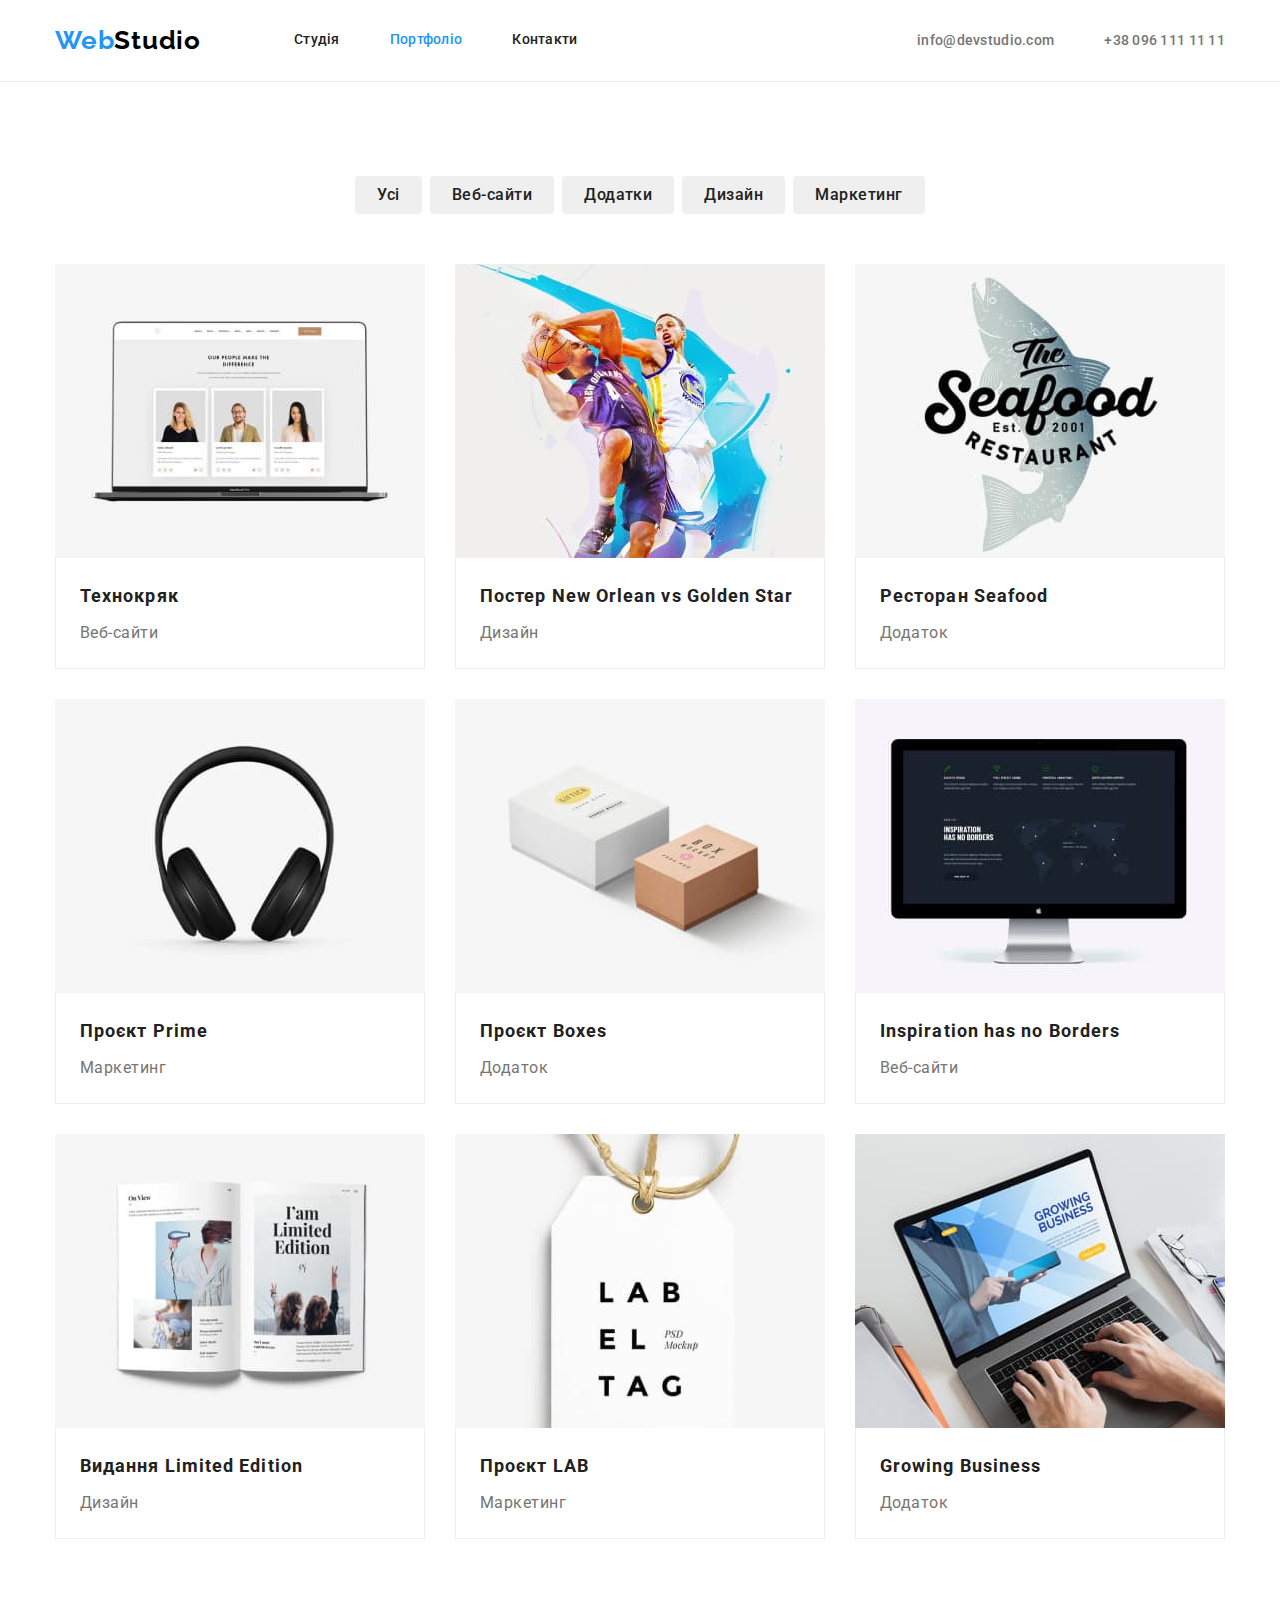
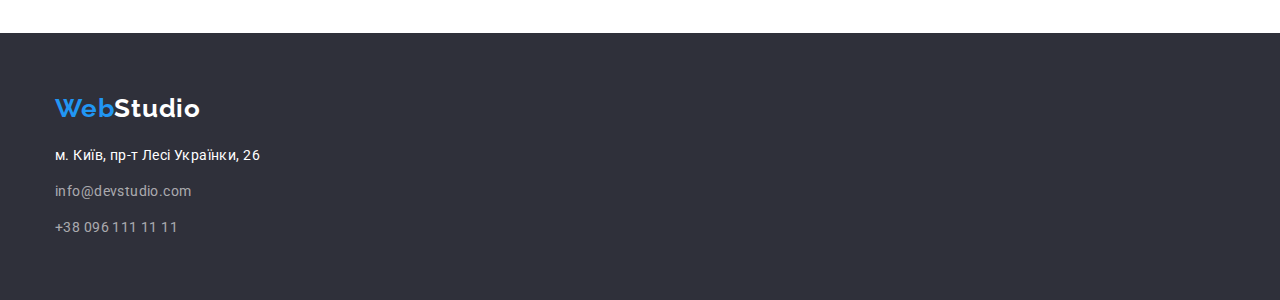
==== commit cc05cfbf: "final version" ====
--- a/portfolio.html
+++ b/portfolio.html
@@ -113,7 +113,7 @@
     <footer class="footer">
         <div class="container">
         <a href="./index.html" class="footer-logo"><span class="web">Web</span>Studio</a>
-        <address>
+        <address class="contact-list">
             <ul class="footer-list list">
                 <li class="footer-li"><a href="https://goo.gl/maps/xn4gxFt5XGTjq5Bq7" class="footer-adress link" target="_blank"
                         rel="noopener noreferrer nofollow">м. Київ, пр-т Лесі Українки, 26</a></li>
--- a/css/style.css
+++ b/css/style.css
@@ -203,6 +203,7 @@
 }
 .sub-title {
     margin: 0;
+    margin-bottom: 10px;
     padding: 0;
     
     font-weight: 700;
@@ -214,8 +215,6 @@
 }
 .benefits-li {
     margin: 0;
-    margin-top: 10px;
-    margin-right: 30px;
     padding: 0;
     
     
@@ -226,6 +225,10 @@
 }
 .benefits-li:last-child{
     margin-right: 0px;
+}
+.benefits-text {
+    margin: 0;
+    padding: 0;
 }
 
 /*-----------WORK----------*/
@@ -352,7 +355,6 @@
 }
 .footer-list {
     margin: 0;
-    margin-top: 20px;
     padding: 0;
 
     font-style: normal;
@@ -363,6 +365,11 @@
 .footer-list .link:hover,
 .footer-list .link:focus {
     color: var(--accent-color);
+}
+.contact-list {
+    margin: 0;
+    margin-top: 20px;
+    padding: 0;
 }
 .footer-li:not(:last-child){
     margin-bottom: 12px;
@@ -420,15 +427,12 @@
     margin-left: 8px;
 }
 .discription-portfolio {
-    display: block;
-    padding: 0;
     padding-top: 20px;
     padding-bottom: 20px;
     padding-left: 24px;
-    margin: 0;
-
+    
     border: 1px solid var(--second-border-color);
-    
+    border-top: none;
 }
 .portfolio-list {
     display: flex;
@@ -459,6 +463,7 @@
 }
 .portfolio-subtitle {
     margin: 0;
+    margin-bottom: 4px;
     padding: 0;
 
     font-weight: 700;
